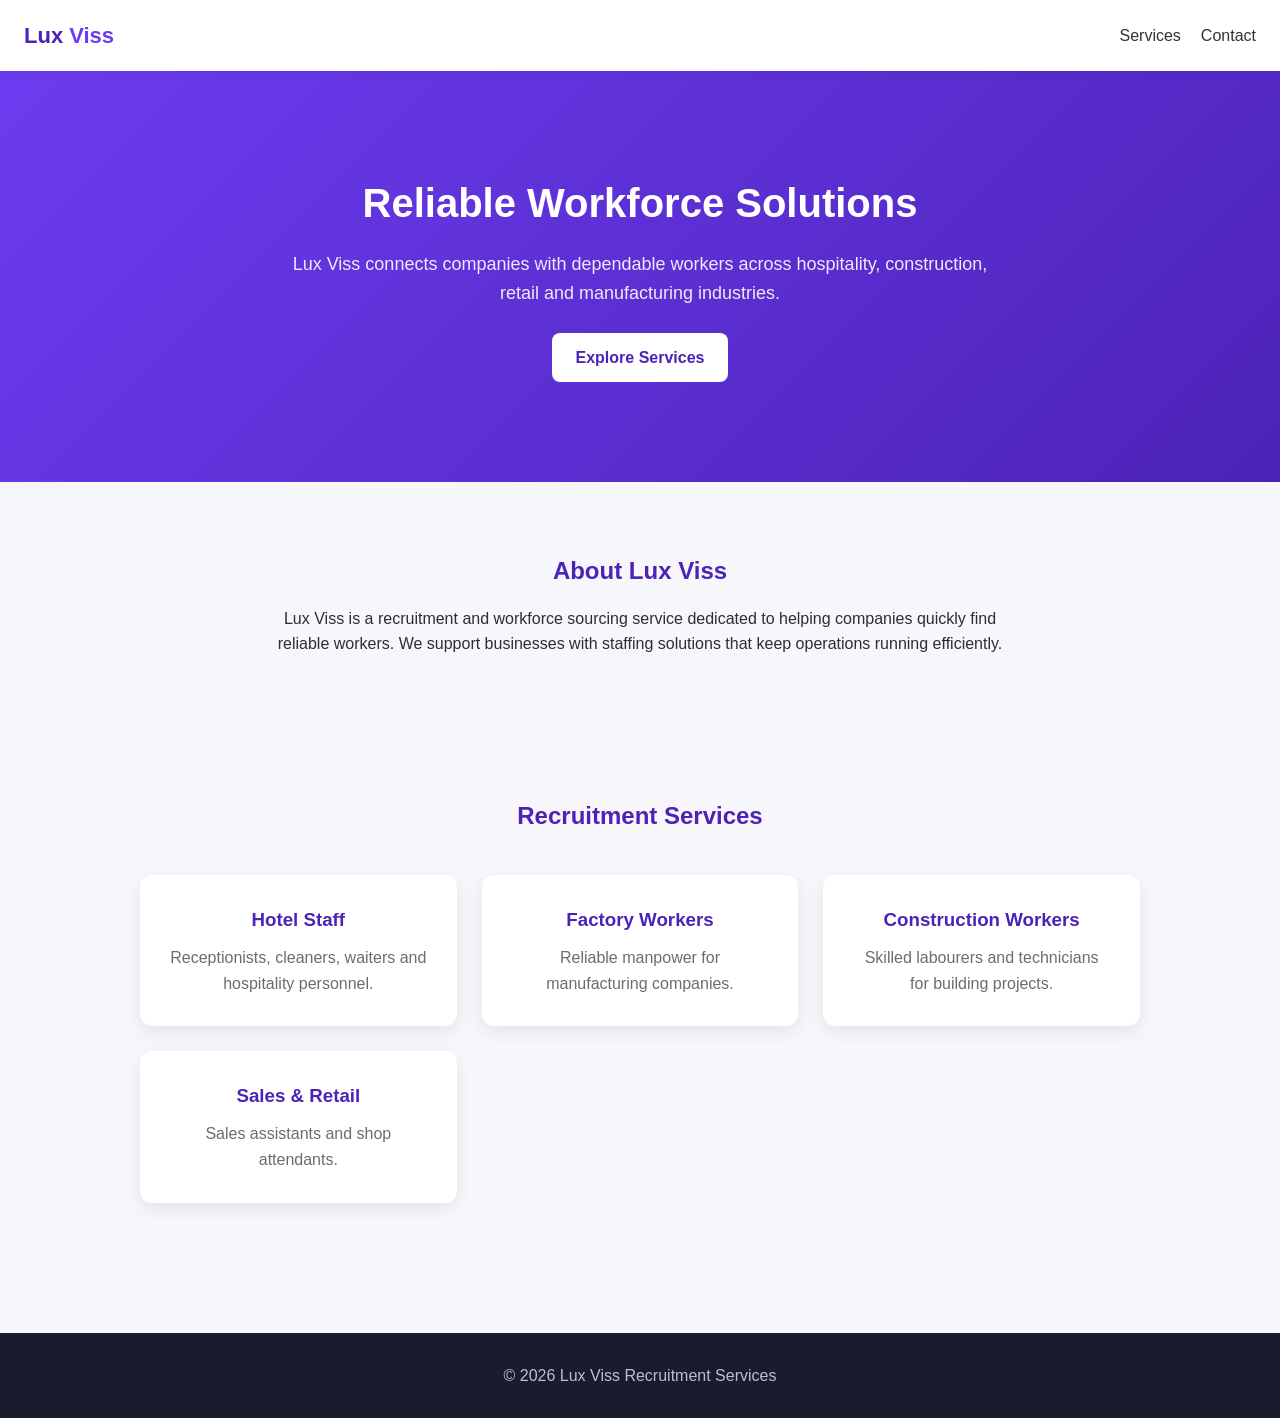
==== index.html @ a2eae5c6 "Initial Lux Viss website" ====
<!DOCTYPE html>
<html lang="en">

<head>
<meta charset="UTF-8">
<meta name="viewport" content="width=device-width, initial-scale=1.0">
<title>Lux Viss Recruitment</title>
<link rel="stylesheet" href="style.css">
</head>

<body>

<!-- NAVBAR -->

<nav class="navbar">

<div class="logo">
Lux <span>Viss</span>
</div>

<ul class="nav-links">
<li><a href="#services">Services</a></li>
<li><a href="contact.html">Contact</a></li>
</ul>

</nav>


<!-- HERO -->

<header class="hero">

<div class="hero-content">

<h1>Reliable Workforce Solutions</h1>

<p>
Lux Viss connects companies with dependable workers across
hospitality, construction, retail and manufacturing industries.
</p>

<a class="cta" href="#services">Explore Services</a>

</div>

</header>


<!-- ABOUT -->

<section class="about">

<h2>About Lux Viss</h2>

<p>
Lux Viss is a recruitment and workforce sourcing service dedicated to
helping companies quickly find reliable workers. We support businesses
with staffing solutions that keep operations running efficiently.
</p>

</section>


<!-- SERVICES -->

<section id="services" class="services">

<h2>Recruitment Services</h2>

<div class="grid">

<div class="card" onclick="goToContact('Hotel Staff')">
<h3>Hotel Staff</h3>
<p>Receptionists, cleaners, waiters and hospitality personnel.</p>
</div>

<div class="card" onclick="goToContact('Factory Workers')">
<h3>Factory Workers</h3>
<p>Reliable manpower for manufacturing companies.</p>
</div>

<div class="card" onclick="goToContact('Construction Workers')">
<h3>Construction Workers</h3>
<p>Skilled labourers and technicians for building projects.</p>
</div>

<div class="card" onclick="goToContact('Sales & Retail')">
<h3>Sales & Retail</h3>
<p>Sales assistants and shop attendants.</p>
</div>

</div>

</section>


<footer>
<p>© 2026 Lux Viss Recruitment Services</p>
</footer>

<script src="script.js"></script>

</body>
</html>
---- style.css ----
*{
margin:0;
padding:0;
box-sizing:border-box;
}

body{
font-family:-apple-system,BlinkMacSystemFont,"Segoe UI",Roboto,sans-serif;
background:#f7f7fb;
color:#2e2e2e;
line-height:1.6;
}

:root{
--primary:#6c3cf0;
--primary-dark:#4c23b7;
--text-muted:#6c6c6c;
}


/* NAVBAR */

.navbar{
display:flex;
justify-content:space-between;
align-items:center;
padding:18px 24px;
background:white;
box-shadow:0 2px 10px rgba(0,0,0,0.05);
position:sticky;
top:0;
z-index:100;
}

.logo{
font-size:22px;
font-weight:700;
color:var(--primary-dark);
}

.logo span{
color:var(--primary);
}

.nav-links{
display:flex;
list-style:none;
gap:20px;
}

.nav-links a{
text-decoration:none;
color:#333;
font-weight:500;
}



/* HERO */

.hero{
background:linear-gradient(135deg,var(--primary),var(--primary-dark));
color:white;
padding:100px 20px;
text-align:center;
}

.hero-content{
max-width:700px;
margin:auto;
}

.hero h1{
font-size:40px;
margin-bottom:15px;
}

.hero p{
opacity:0.9;
margin-bottom:25px;
font-size:18px;
}

.cta{
display:inline-block;
background:white;
color:var(--primary-dark);
padding:12px 24px;
border-radius:8px;
text-decoration:none;
font-weight:600;
}



/* ABOUT */

.about{
max-width:800px;
margin:auto;
padding:70px 20px;
text-align:center;
}

.about h2{
margin-bottom:15px;
color:var(--primary-dark);
}



/* SERVICES */

.services{
padding:70px 20px;
text-align:center;
}

.services h2{
margin-bottom:40px;
color:var(--primary-dark);
}

.grid{
display:grid;
grid-template-columns:repeat(auto-fit,minmax(240px,1fr));
gap:25px;
max-width:1000px;
margin:auto;
}



/* CARD */

.card{
background:white;
padding:30px;
border-radius:12px;
box-shadow:0 6px 18px rgba(0,0,0,0.08);
cursor:pointer;
transition:all .25s ease;
}

.card:hover{
transform:translateY(-6px);
box-shadow:0 14px 30px rgba(0,0,0,0.12);
}

.card h3{
color:var(--primary-dark);
margin-bottom:10px;
}

.card p{
color:var(--text-muted);
}



/* CONTACT PAGE */

.contact-hero{
background:linear-gradient(135deg,var(--primary),var(--primary-dark));
color:white;
text-align:center;
padding:80px 20px;
}

.contact{
padding:60px 20px;
display:flex;
justify-content:center;
}

.contact-box{
background:white;
padding:40px;
border-radius:12px;
box-shadow:0 10px 25px rgba(0,0,0,0.08);
max-width:400px;
width:100%;
}

.contact-box h2{
margin-bottom:20px;
color:var(--primary-dark);
}

.contact-box p{
margin-bottom:15px;
}



/* FOOTER */

footer{
background:#1b1b2e;
color:#bdbdd7;
text-align:center;
padding:30px 20px;
margin-top:60px;
}



/* MOBILE */

@media(max-width:768px){

.hero h1{
font-size:30px;
}

.hero p{
font-size:16px;
}

.nav-links{
gap:15px;
}

}
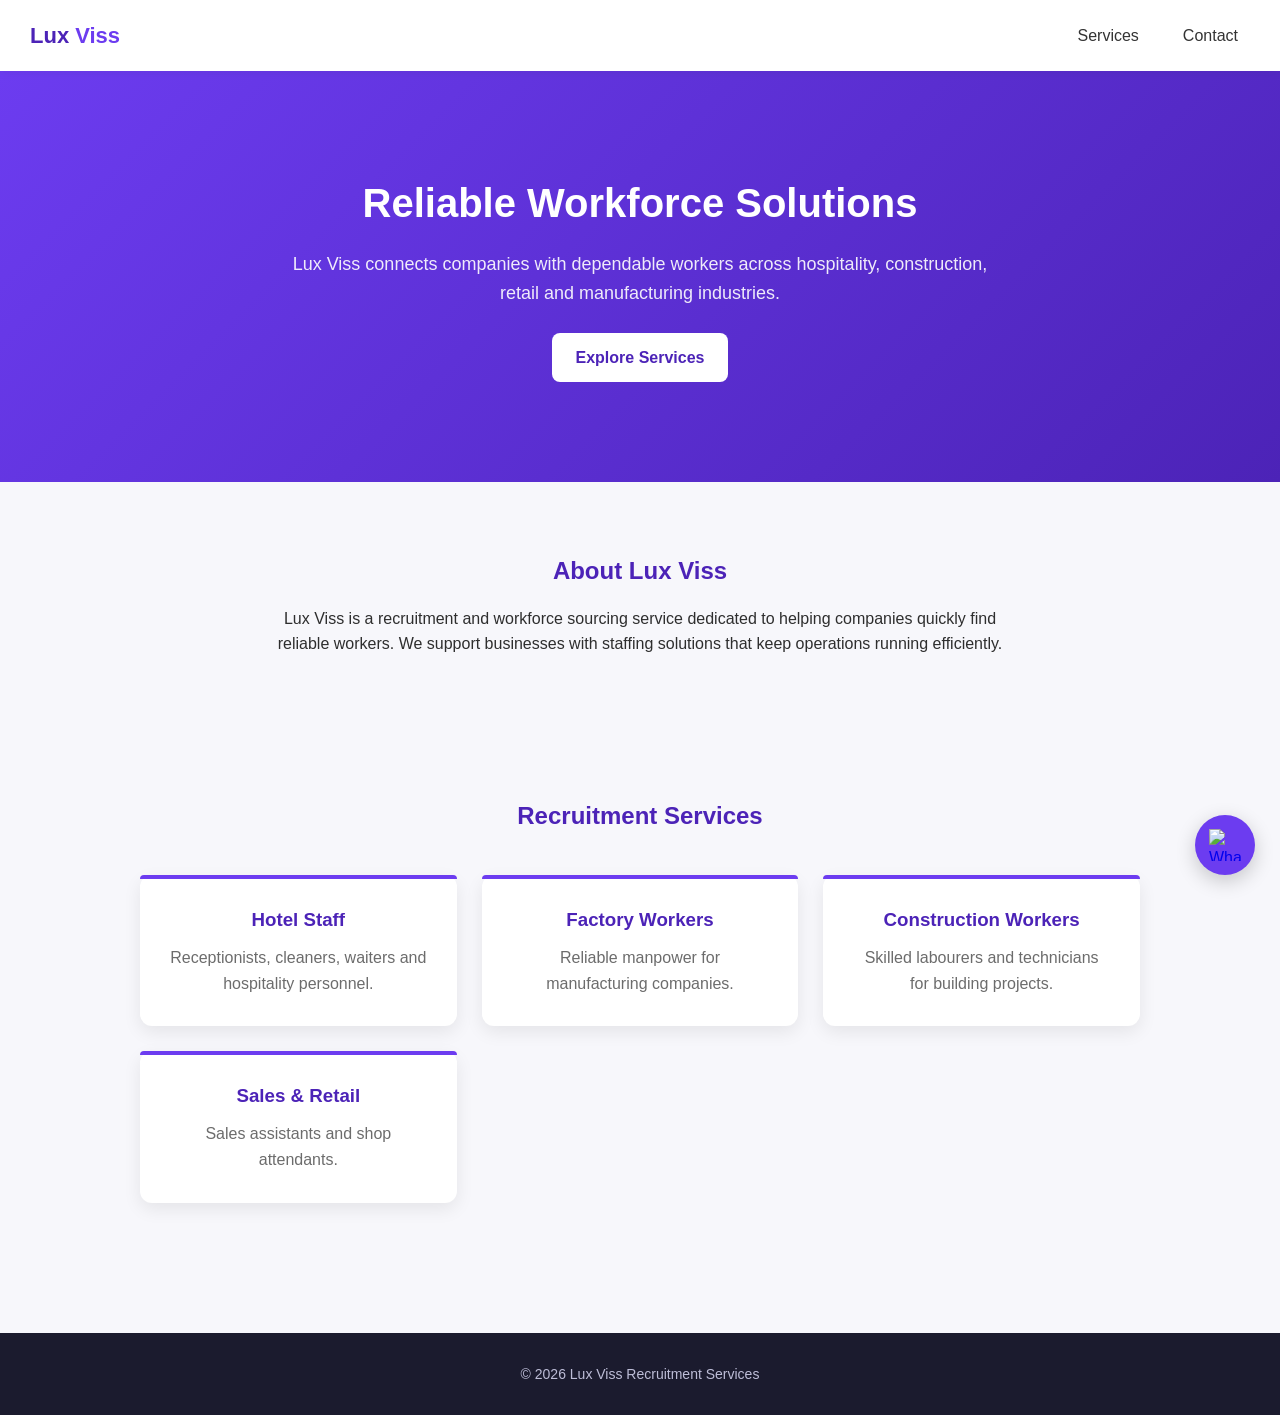
==== commit e552fc31: "update codes" ====
--- a/index.html
+++ b/index.html
@@ -7,6 +7,10 @@
 <title>Lux Viss Recruitment</title>
 <link rel="stylesheet" href="style.css">
 </head>
+<!-- WhatsApp Contact Button -->
+<a href="https://wa.me/233XXXXXXXXX" target="_blank" class="whatsapp-btn">
+  <img src="https://upload.wikimedia.org/wikipedia/commons/6/6b/WhatsApp.svg" alt="WhatsApp" />
+</a>
 
 <body>
 
@@ -47,51 +51,43 @@
 
 
 <!-- ABOUT -->
+<section class="about fade-in">
+  <h2>About Lux Viss</h2>
+  <p>
+    Lux Viss is a recruitment and workforce sourcing service dedicated to
+    helping companies quickly find reliable workers. We support businesses
+    with staffing solutions that keep operations running efficiently.
+  </p>
+</section>
 
-<section class="about">
+<!-- SERVICES -->
+<section id="services" class="services fade-in">
+  <h2>Recruitment Services</h2>
 
-<h2>About Lux Viss</h2>
+  <div class="grid">
+    <div class="card fade-in" onclick="goToContact('Hotel Staff')">
+      <h3>Hotel Staff</h3>
+      <p>Receptionists, cleaners, waiters and hospitality personnel.</p>
+    </div>
 
-<p>
-Lux Viss is a recruitment and workforce sourcing service dedicated to
-helping companies quickly find reliable workers. We support businesses
-with staffing solutions that keep operations running efficiently.
-</p>
+    <div class="card fade-in" onclick="goToContact('Factory Workers')">
+      <h3>Factory Workers</h3>
+      <p>Reliable manpower for manufacturing companies.</p>
+    </div>
 
+    <div class="card fade-in" onclick="goToContact('Construction Workers')">
+      <h3>Construction Workers</h3>
+      <p>Skilled labourers and technicians for building projects.</p>
+    </div>
+
+    <div class="card fade-in" onclick="goToContact('Sales & Retail')">
+      <h3>Sales & Retail</h3>
+      <p>Sales assistants and shop attendants.</p>
+    </div>
+  </div>
 </section>
 
 
-<!-- SERVICES -->
-
-<section id="services" class="services">
-
-<h2>Recruitment Services</h2>
-
-<div class="grid">
-
-<div class="card" onclick="goToContact('Hotel Staff')">
-<h3>Hotel Staff</h3>
-<p>Receptionists, cleaners, waiters and hospitality personnel.</p>
-</div>
-
-<div class="card" onclick="goToContact('Factory Workers')">
-<h3>Factory Workers</h3>
-<p>Reliable manpower for manufacturing companies.</p>
-</div>
-
-<div class="card" onclick="goToContact('Construction Workers')">
-<h3>Construction Workers</h3>
-<p>Skilled labourers and technicians for building projects.</p>
-</div>
-
-<div class="card" onclick="goToContact('Sales & Retail')">
-<h3>Sales & Retail</h3>
-<p>Sales assistants and shop attendants.</p>
-</div>
-
-</div>
-
-</section>
 
 
 <footer>
--- a/style.css
+++ b/style.css
@@ -1,224 +1,288 @@
-*{
-margin:0;
-padding:0;
-box-sizing:border-box;
-}
-
-body{
-font-family:-apple-system,BlinkMacSystemFont,"Segoe UI",Roboto,sans-serif;
-background:#f7f7fb;
-color:#2e2e2e;
-line-height:1.6;
-}
-
-:root{
---primary:#6c3cf0;
---primary-dark:#4c23b7;
---text-muted:#6c6c6c;
-}
-
+/* RESET */
+* {
+  margin: 0;
+  padding: 0;
+  box-sizing: border-box;
+}
+
+body {
+  font-family: -apple-system, BlinkMacSystemFont, "Segoe UI", Roboto, sans-serif;
+  background: #f7f7fb;
+  color: #2e2e2e;
+  line-height: 1.6;
+}
+
+/* BRAND COLORS */
+:root {
+  --primary: #6c3cf0;
+  --primary-dark: #4c23b7;
+  --text-muted: #6c6c6c;
+  --cta-hover: #4c23b7;
+}
 
 /* NAVBAR */
-
-.navbar{
-display:flex;
-justify-content:space-between;
-align-items:center;
-padding:18px 24px;
-background:white;
-box-shadow:0 2px 10px rgba(0,0,0,0.05);
-position:sticky;
-top:0;
-z-index:100;
-}
-
-.logo{
-font-size:22px;
-font-weight:700;
-color:var(--primary-dark);
-}
-
-.logo span{
-color:var(--primary);
-}
-
-.nav-links{
-display:flex;
-list-style:none;
-gap:20px;
-}
-
-.nav-links a{
-text-decoration:none;
-color:#333;
-font-weight:500;
-}
-
-
+.navbar {
+  display: flex;
+  justify-content: space-between;
+  align-items: center;
+  padding: 18px 30px;
+  background: white;
+  box-shadow: 0 2px 10px rgba(0, 0, 0, 0.05);
+  position: sticky;
+  top: 0;
+  z-index: 100;
+  transition: all 0.3s ease;
+}
+
+.navbar.scrolled {
+  box-shadow: 0 6px 14px rgba(0, 0, 0, 0.12);
+}
+
+.logo {
+  font-size: 22px;
+  font-weight: 700;
+  color: var(--primary-dark);
+}
+
+.logo span {
+  color: var(--primary);
+}
+
+.nav-links {
+  display: flex;
+  list-style: none;
+  gap: 20px;
+}
+
+.nav-links a {
+  text-decoration: none;
+  color: #333;
+  font-weight: 500;
+  padding: 6px 12px;
+  border-radius: 6px;
+  transition: all 0.2s ease;
+}
+
+.nav-links a:hover {
+  background: rgba(108, 60, 240, 0.1);
+  color: var(--primary-dark);
+}
 
 /* HERO */
-
-.hero{
-background:linear-gradient(135deg,var(--primary),var(--primary-dark));
-color:white;
-padding:100px 20px;
-text-align:center;
-}
-
-.hero-content{
-max-width:700px;
-margin:auto;
-}
-
-.hero h1{
-font-size:40px;
-margin-bottom:15px;
-}
-
-.hero p{
-opacity:0.9;
-margin-bottom:25px;
-font-size:18px;
-}
-
-.cta{
-display:inline-block;
-background:white;
-color:var(--primary-dark);
-padding:12px 24px;
-border-radius:8px;
-text-decoration:none;
-font-weight:600;
-}
-
-
+.hero {
+  background: linear-gradient(135deg, var(--primary), var(--primary-dark));
+  color: white;
+  padding: 100px 20px;
+  text-align: center;
+}
+
+.hero-content {
+  max-width: 700px;
+  margin: auto;
+}
+
+.hero h1 {
+  font-size: 40px;
+  margin-bottom: 15px;
+}
+
+.hero p {
+  opacity: 0.9;
+  margin-bottom: 25px;
+  font-size: 18px;
+}
+
+.cta {
+  display: inline-block;
+  background: white;
+  color: var(--primary-dark);
+  padding: 12px 24px;
+  border-radius: 8px;
+  text-decoration: none;
+  font-weight: 600;
+  transition: all 0.3s ease;
+}
+
+.cta:hover {
+  background: var(--cta-hover);
+  color: white;
+  transform: translateY(-2px);
+}
 
 /* ABOUT */
-
-.about{
-max-width:800px;
-margin:auto;
-padding:70px 20px;
-text-align:center;
-}
-
-.about h2{
-margin-bottom:15px;
-color:var(--primary-dark);
-}
-
-
+.about {
+  max-width: 800px;
+  margin: auto;
+  padding: 70px 20px;
+  text-align: center;
+}
+
+.about h2 {
+  margin-bottom: 15px;
+  color: var(--primary-dark);
+}
 
 /* SERVICES */
-
-.services{
-padding:70px 20px;
-text-align:center;
-}
-
-.services h2{
-margin-bottom:40px;
-color:var(--primary-dark);
-}
-
-.grid{
-display:grid;
-grid-template-columns:repeat(auto-fit,minmax(240px,1fr));
-gap:25px;
-max-width:1000px;
-margin:auto;
-}
-
-
+.services {
+  padding: 70px 20px;
+  text-align: center;
+}
+
+.services h2 {
+  margin-bottom: 40px;
+  color: var(--primary-dark);
+}
+
+.grid {
+  display: grid;
+  grid-template-columns: repeat(auto-fit, minmax(240px, 1fr));
+  gap: 25px;
+  max-width: 1000px;
+  margin: auto;
+}
 
 /* CARD */
-
-.card{
-background:white;
-padding:30px;
-border-radius:12px;
-box-shadow:0 6px 18px rgba(0,0,0,0.08);
-cursor:pointer;
-transition:all .25s ease;
-}
-
-.card:hover{
-transform:translateY(-6px);
-box-shadow:0 14px 30px rgba(0,0,0,0.12);
-}
-
-.card h3{
-color:var(--primary-dark);
-margin-bottom:10px;
-}
-
-.card p{
-color:var(--text-muted);
-}
-
-
+.card {
+  background: white;
+  padding: 30px;
+  border-radius: 12px;
+  box-shadow: 0 6px 18px rgba(0, 0, 0, 0.08);
+  cursor: pointer;
+  transition: all 0.25s ease;
+  position: relative;
+}
+
+.card::before {
+  content: "";
+  position: absolute;
+  top: 0;
+  left: 0;
+  width: 100%;
+  height: 4px;
+  background: var(--primary);
+  border-radius: 12px 12px 0 0;
+}
+
+.card:hover {
+  transform: translateY(-6px);
+  box-shadow: 0 14px 30px rgba(0, 0, 0, 0.12);
+}
+
+.card h3 {
+  color: var(--primary-dark);
+  margin-bottom: 10px;
+}
+
+.card p {
+  color: var(--text-muted);
+}
 
 /* CONTACT PAGE */
-
-.contact-hero{
-background:linear-gradient(135deg,var(--primary),var(--primary-dark));
-color:white;
-text-align:center;
-padding:80px 20px;
-}
-
-.contact{
-padding:60px 20px;
-display:flex;
-justify-content:center;
-}
-
-.contact-box{
-background:white;
-padding:40px;
-border-radius:12px;
-box-shadow:0 10px 25px rgba(0,0,0,0.08);
-max-width:400px;
-width:100%;
-}
-
-.contact-box h2{
-margin-bottom:20px;
-color:var(--primary-dark);
-}
-
-.contact-box p{
-margin-bottom:15px;
-}
-
-
+.contact-hero {
+  background: linear-gradient(135deg, var(--primary), var(--primary-dark));
+  color: white;
+  text-align: center;
+  padding: 80px 20px;
+}
+
+.contact {
+  padding: 60px 20px;
+  display: flex;
+  justify-content: center;
+}
+
+.contact-box {
+  background: white;
+  padding: 40px;
+  border-radius: 12px;
+  box-shadow: 0 10px 25px rgba(0, 0, 0, 0.08);
+  max-width: 400px;
+  width: 100%;
+}
+
+.contact-box h2 {
+  margin-bottom: 20px;
+  color: var(--primary-dark);
+}
+
+.contact-box p {
+  margin-bottom: 15px;
+}
 
 /* FOOTER */
-
-footer{
-background:#1b1b2e;
-color:#bdbdd7;
-text-align:center;
-padding:30px 20px;
-margin-top:60px;
-}
-
-
-
-/* MOBILE */
-
-@media(max-width:768px){
-
-.hero h1{
-font-size:30px;
-}
-
-.hero p{
-font-size:16px;
-}
-
-.nav-links{
-gap:15px;
-}
-
+footer {
+  background: #1b1b2e;
+  color: #bdbdd7;
+  text-align: center;
+  padding: 30px 20px;
+  margin-top: 60px;
+  font-size: 14px;
+}
+
+/* MOBILE RESPONSIVE */
+@media (max-width: 768px) {
+
+  .hero h1 {
+    font-size: 30px;
+  }
+
+  .hero p {
+    font-size: 16px;
+  }
+
+  .nav-links {
+    gap: 15px;
+  }
+
+  .hero {
+    padding: 60px 15px;
+  }
+
+  .contact-box {
+    padding: 30px;
+  }
+}
+
+
+
+/* WhatsApp Floating Button */
+.whatsapp-btn {
+  position: fixed;
+  bottom: 25px;
+  right: 25px;
+  width: 60px;
+  height: 60px;
+  border-radius: 50%;
+  background: var(--primary);
+  display: flex;
+  justify-content: center;
+  align-items: center;
+  box-shadow: 0 6px 20px rgba(0,0,0,0.2);
+  z-index: 1000;
+  transition: all 0.3s ease;
+}
+
+.whatsapp-btn img {
+  width: 32px;
+  height: 32px;
+}
+
+.whatsapp-btn:hover {
+  transform: translateY(-4px);
+  box-shadow: 0 10px 25px rgba(0,0,0,0.25);
+}
+
+
+
+
+/* Fade-in Animations */
+.fade-in {
+  opacity: 0;
+  transform: translateY(20px);
+  transition: opacity 0.8s ease, transform 0.8s ease;
+}
+
+.fade-in.visible {
+  opacity: 1;
+  transform: translateY(0);
 }
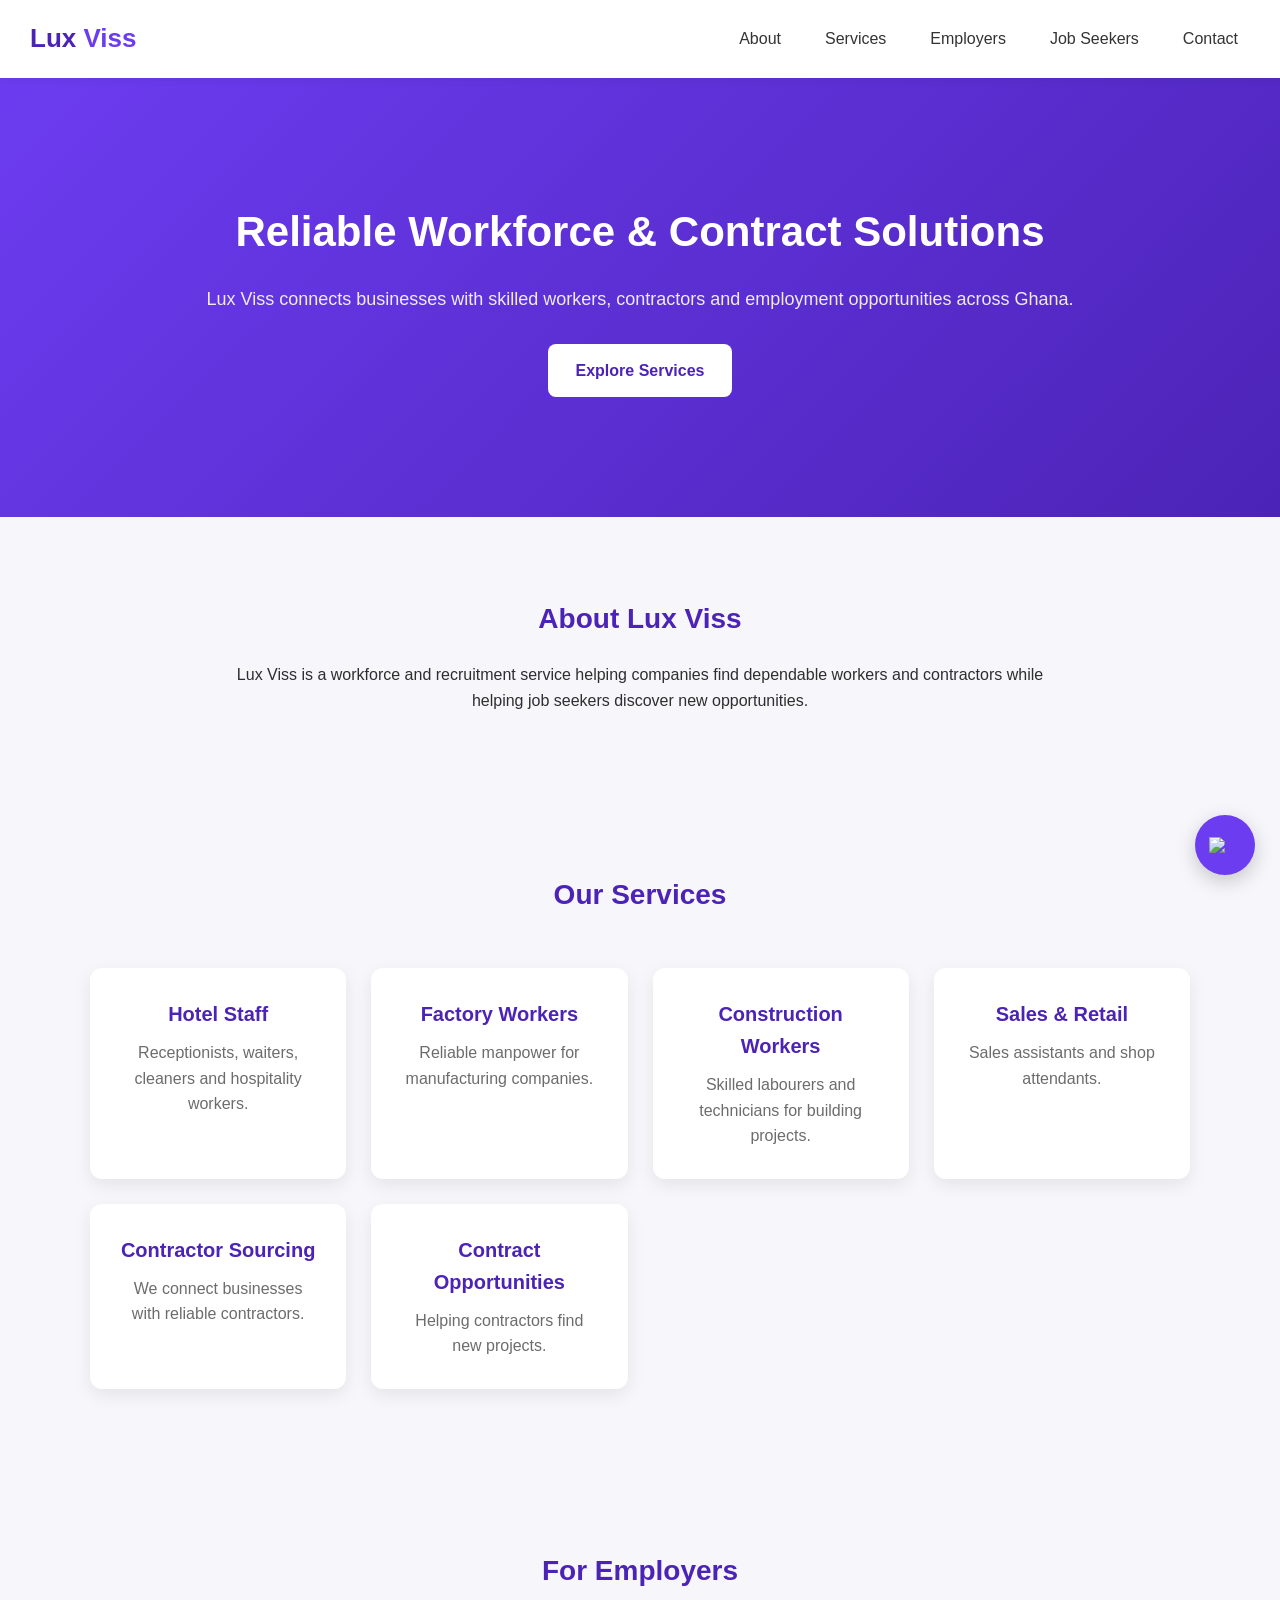
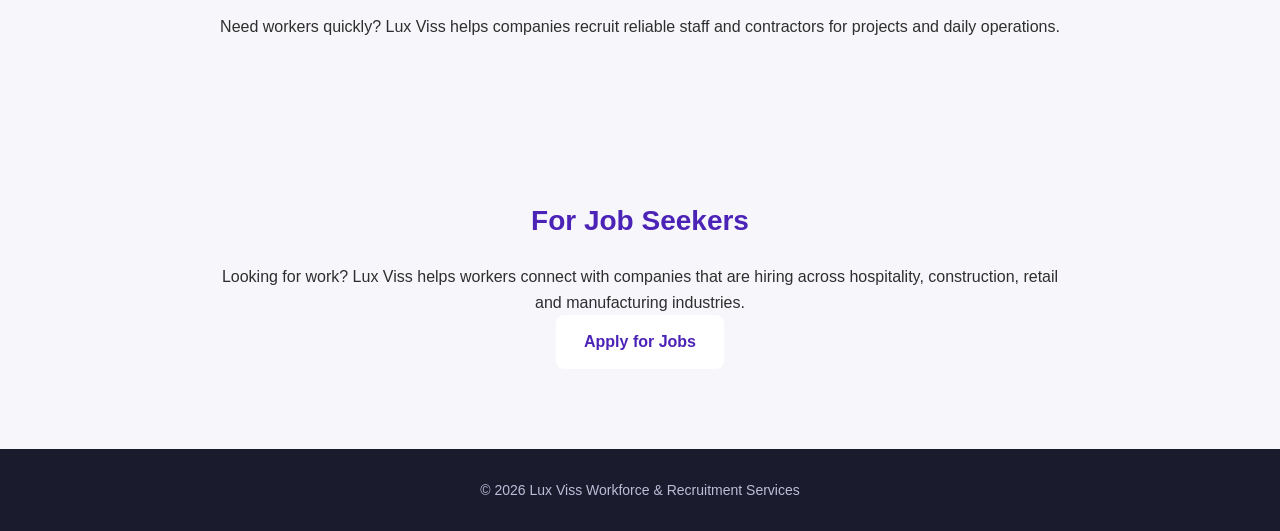
==== commit 0f7820f6: "update codes" ====
--- a/index.html
+++ b/index.html
@@ -4,15 +4,16 @@
 <head>
 <meta charset="UTF-8">
 <meta name="viewport" content="width=device-width, initial-scale=1.0">
-<title>Lux Viss Recruitment</title>
+<title>Lux Viss Workforce Solutions</title>
 <link rel="stylesheet" href="style.css">
 </head>
-<!-- WhatsApp Contact Button -->
-<a href="https://wa.me/233XXXXXXXXX" target="_blank" class="whatsapp-btn">
-  <img src="https://upload.wikimedia.org/wikipedia/commons/6/6b/WhatsApp.svg" alt="WhatsApp" />
-</a>
 
 <body>
+
+<!-- WhatsApp Button -->
+<a href="https://wa.me/233XXXXXXXXX" target="_blank" class="whatsapp-btn">
+<img src="https://upload.wikimedia.org/wikipedia/commons/6/6b/WhatsApp.svg">
+</a>
 
 <!-- NAVBAR -->
 
@@ -22,8 +23,13 @@
 Lux <span>Viss</span>
 </div>
 
-<ul class="nav-links">
+<div class="hamburger" id="hamburger">☰</div>
+
+<ul class="nav-links" id="navLinks">
+<li><a href="#about">About</a></li>
 <li><a href="#services">Services</a></li>
+<li><a href="#employers">Employers</a></li>
+<li><a href="#jobseekers">Job Seekers</a></li>
 <li><a href="contact.html">Contact</a></li>
 </ul>
 
@@ -36,11 +42,11 @@
 
 <div class="hero-content">
 
-<h1>Reliable Workforce Solutions</h1>
+<h1>Reliable Workforce & Contract Solutions</h1>
 
 <p>
-Lux Viss connects companies with dependable workers across
-hospitality, construction, retail and manufacturing industries.
+Lux Viss connects businesses with skilled workers,
+contractors and employment opportunities across Ghana.
 </p>
 
 <a class="cta" href="#services">Explore Services</a>
@@ -51,47 +57,98 @@
 
 
 <!-- ABOUT -->
-<section class="about fade-in">
-  <h2>About Lux Viss</h2>
-  <p>
-    Lux Viss is a recruitment and workforce sourcing service dedicated to
-    helping companies quickly find reliable workers. We support businesses
-    with staffing solutions that keep operations running efficiently.
-  </p>
-</section>
 
-<!-- SERVICES -->
-<section id="services" class="services fade-in">
-  <h2>Recruitment Services</h2>
+<section id="about" class="about fade-in">
 
-  <div class="grid">
-    <div class="card fade-in" onclick="goToContact('Hotel Staff')">
-      <h3>Hotel Staff</h3>
-      <p>Receptionists, cleaners, waiters and hospitality personnel.</p>
-    </div>
+<h2>About Lux Viss</h2>
 
-    <div class="card fade-in" onclick="goToContact('Factory Workers')">
-      <h3>Factory Workers</h3>
-      <p>Reliable manpower for manufacturing companies.</p>
-    </div>
+<p>
+Lux Viss is a workforce and recruitment service helping companies
+find dependable workers and contractors while helping job seekers
+discover new opportunities.
+</p>
 
-    <div class="card fade-in" onclick="goToContact('Construction Workers')">
-      <h3>Construction Workers</h3>
-      <p>Skilled labourers and technicians for building projects.</p>
-    </div>
-
-    <div class="card fade-in" onclick="goToContact('Sales & Retail')">
-      <h3>Sales & Retail</h3>
-      <p>Sales assistants and shop attendants.</p>
-    </div>
-  </div>
 </section>
 
 
+<!-- SERVICES -->
+
+<section id="services" class="services fade-in">
+
+<h2>Our Services</h2>
+
+<div class="grid">
+
+<div class="card fade-in" onclick="goToContact('Hotel Staff')">
+<h3>Hotel Staff</h3>
+<p>Receptionists, waiters, cleaners and hospitality workers.</p>
+</div>
+
+<div class="card fade-in" onclick="goToContact('Factory Workers')">
+<h3>Factory Workers</h3>
+<p>Reliable manpower for manufacturing companies.</p>
+</div>
+
+<div class="card fade-in" onclick="goToContact('Construction Workers')">
+<h3>Construction Workers</h3>
+<p>Skilled labourers and technicians for building projects.</p>
+</div>
+
+<div class="card fade-in" onclick="goToContact('Sales & Retail')">
+<h3>Sales & Retail</h3>
+<p>Sales assistants and shop attendants.</p>
+</div>
+
+<div class="card fade-in" onclick="goToContact('Contractor Sourcing')">
+<h3>Contractor Sourcing</h3>
+<p>We connect businesses with reliable contractors.</p>
+</div>
+
+<div class="card fade-in" onclick="goToContact('Contract Opportunities')">
+<h3>Contract Opportunities</h3>
+<p>Helping contractors find new projects.</p>
+</div>
+
+</div>
+
+</section>
+
+
+<!-- EMPLOYERS -->
+
+<section id="employers" class="about fade-in">
+
+<h2>For Employers</h2>
+
+<p>
+Need workers quickly? Lux Viss helps companies recruit reliable
+staff and contractors for projects and daily operations.
+</p>
+
+</section>
+
+
+<!-- JOB SEEKERS -->
+
+<section id="jobseekers" class="about fade-in">
+
+<h2>For Job Seekers</h2>
+
+<p>
+Looking for work? Lux Viss helps workers connect with companies
+that are hiring across hospitality, construction, retail
+and manufacturing industries.
+</p>
+
+<a class="cta" href="contact.html">Apply for Jobs</a>
+
+</section>
 
 
 <footer>
-<p>© 2026 Lux Viss Recruitment Services</p>
+
+<p>© 2026 Lux Viss Workforce & Recruitment Services</p>
+
 </footer>
 
 <script src="script.js"></script>
--- a/style.css
+++ b/style.css
@@ -1,288 +1,317 @@
 /* RESET */
-* {
-  margin: 0;
-  padding: 0;
-  box-sizing: border-box;
-}
-
-body {
-  font-family: -apple-system, BlinkMacSystemFont, "Segoe UI", Roboto, sans-serif;
-  background: #f7f7fb;
-  color: #2e2e2e;
-  line-height: 1.6;
-}
-
-/* BRAND COLORS */
-:root {
-  --primary: #6c3cf0;
-  --primary-dark: #4c23b7;
-  --text-muted: #6c6c6c;
-  --cta-hover: #4c23b7;
+*{
+  margin:0;
+  padding:0;
+  box-sizing:border-box;
+}
+
+body{
+  font-family: 'Inter', -apple-system, BlinkMacSystemFont, "Segoe UI", Roboto, sans-serif;
+  background:#f7f7fb;
+  color:#2e2e2e;
+  line-height:1.6;
+}
+
+/* GOOGLE FONT IMPORT */
+@import url('https://fonts.googleapis.com/css2?family=Inter:wght@400;600;700&display=swap');
+
+/* COLORS */
+:root{
+  --primary:#6c3cf0;        /* Purple main */
+  --primary-dark:#4c23b7;   /* Dark purple */
+  --secondary:#f5f5f7;      /* Light background for dashboard */
+  --text-muted:#6c6c6c;
+  --cta-hover:#4c23b7;
+  --dashboard-bg:#ffffff;    /* Dashboard cards background */
 }
 
 /* NAVBAR */
-.navbar {
-  display: flex;
-  justify-content: space-between;
-  align-items: center;
-  padding: 18px 30px;
-  background: white;
-  box-shadow: 0 2px 10px rgba(0, 0, 0, 0.05);
-  position: sticky;
-  top: 0;
-  z-index: 100;
-  transition: all 0.3s ease;
-}
-
-.navbar.scrolled {
-  box-shadow: 0 6px 14px rgba(0, 0, 0, 0.12);
-}
-
-.logo {
-  font-size: 22px;
-  font-weight: 700;
+.navbar{
+  display:flex;
+  justify-content:space-between;
+  align-items:center;
+  padding:18px 30px;
+  background:white;
+  box-shadow:0 2px 10px rgba(0,0,0,0.05);
+  position:sticky;
+  top:0;
+  z-index:100;
+}
+
+.logo{
+  font-family: 'Inter', sans-serif;
+  font-size:26px;
+  font-weight:700;
+  color:var(--primary-dark);
+}
+
+.logo span{
+  color:var(--primary);
+}
+
+.nav-links{
+  display:flex;
+  list-style:none;
+  gap:20px;
+}
+
+.nav-links a{
+  text-decoration:none;
+  color:#333;
+  font-weight:500;
+  padding:6px 12px;
+  border-radius:6px;
+  transition:all 0.2s ease;
+}
+
+.nav-links a:hover{
+  background: rgba(108,60,240,0.1);
   color: var(--primary-dark);
 }
 
-.logo span {
-  color: var(--primary);
-}
-
-.nav-links {
-  display: flex;
-  list-style: none;
-  gap: 20px;
-}
-
-.nav-links a {
-  text-decoration: none;
-  color: #333;
-  font-weight: 500;
-  padding: 6px 12px;
-  border-radius: 6px;
-  transition: all 0.2s ease;
-}
-
-.nav-links a:hover {
-  background: rgba(108, 60, 240, 0.1);
-  color: var(--primary-dark);
+/* HAMBURGER */
+.hamburger{
+  display:none;
+  font-size:28px;
+  cursor:pointer;
 }
 
 /* HERO */
-.hero {
-  background: linear-gradient(135deg, var(--primary), var(--primary-dark));
-  color: white;
-  padding: 100px 20px;
-  text-align: center;
-}
-
-.hero-content {
-  max-width: 700px;
-  margin: auto;
-}
-
-.hero h1 {
-  font-size: 40px;
-  margin-bottom: 15px;
-}
-
-.hero p {
-  opacity: 0.9;
-  margin-bottom: 25px;
-  font-size: 18px;
-}
-
-.cta {
-  display: inline-block;
-  background: white;
-  color: var(--primary-dark);
-  padding: 12px 24px;
-  border-radius: 8px;
-  text-decoration: none;
-  font-weight: 600;
-  transition: all 0.3s ease;
-}
-
-.cta:hover {
-  background: var(--cta-hover);
-  color: white;
+.hero{
+  background:linear-gradient(135deg,var(--primary),var(--primary-dark));
+  color:white;
+  padding:120px 20px;
+  text-align:center;
+}
+
+.hero h1{
+  font-size:42px;
+  margin-bottom:20px;
+  font-weight:700;
+}
+
+.hero p{
+  margin-bottom:30px;
+  font-size:18px;
+  opacity:0.9;
+}
+
+.cta{
+  display:inline-block;
+  background:white;
+  color:var(--primary-dark);
+  padding:14px 28px;
+  border-radius:8px;
+  text-decoration:none;
+  font-weight:600;
+  transition:all 0.3s ease;
+}
+
+.cta:hover{
+  background:var(--cta-hover);
+  color:white;
   transform: translateY(-2px);
 }
 
 /* ABOUT */
-.about {
-  max-width: 800px;
-  margin: auto;
-  padding: 70px 20px;
-  text-align: center;
-}
-
-.about h2 {
-  margin-bottom: 15px;
-  color: var(--primary-dark);
+.about{
+  max-width:900px;
+  margin:auto;
+  padding:80px 20px;
+  text-align:center;
+}
+
+.about h2{
+  margin-bottom:20px;
+  color:var(--primary-dark);
+  font-size:28px;
 }
 
 /* SERVICES */
-.services {
-  padding: 70px 20px;
-  text-align: center;
-}
-
-.services h2 {
-  margin-bottom: 40px;
-  color: var(--primary-dark);
-}
-
-.grid {
-  display: grid;
-  grid-template-columns: repeat(auto-fit, minmax(240px, 1fr));
-  gap: 25px;
-  max-width: 1000px;
-  margin: auto;
+.services{
+  padding:80px 20px;
+  text-align:center;
+}
+
+.services h2{
+  margin-bottom:50px;
+  color:var(--primary-dark);
+  font-size:28px;
+}
+
+.grid{
+  display:grid;
+  grid-template-columns:repeat(auto-fit,minmax(250px,1fr));
+  gap:25px;
+  max-width:1100px;
+  margin:auto;
 }
 
 /* CARD */
-.card {
-  background: white;
-  padding: 30px;
-  border-radius: 12px;
-  box-shadow: 0 6px 18px rgba(0, 0, 0, 0.08);
-  cursor: pointer;
-  transition: all 0.25s ease;
-  position: relative;
-}
-
-.card::before {
-  content: "";
-  position: absolute;
-  top: 0;
-  left: 0;
-  width: 100%;
-  height: 4px;
-  background: var(--primary);
-  border-radius: 12px 12px 0 0;
-}
-
-.card:hover {
-  transform: translateY(-6px);
-  box-shadow: 0 14px 30px rgba(0, 0, 0, 0.12);
-}
-
-.card h3 {
-  color: var(--primary-dark);
-  margin-bottom: 10px;
-}
-
-.card p {
-  color: var(--text-muted);
-}
-
-/* CONTACT PAGE */
-.contact-hero {
-  background: linear-gradient(135deg, var(--primary), var(--primary-dark));
-  color: white;
-  text-align: center;
-  padding: 80px 20px;
-}
-
-.contact {
-  padding: 60px 20px;
-  display: flex;
-  justify-content: center;
-}
-
-.contact-box {
-  background: white;
-  padding: 40px;
-  border-radius: 12px;
-  box-shadow: 0 10px 25px rgba(0, 0, 0, 0.08);
-  max-width: 400px;
-  width: 100%;
-}
-
-.contact-box h2 {
-  margin-bottom: 20px;
-  color: var(--primary-dark);
-}
-
-.contact-box p {
-  margin-bottom: 15px;
+.card{
+  background:var(--dashboard-bg);
+  padding:30px;
+  border-radius:12px;
+  box-shadow:0 6px 18px rgba(0,0,0,0.08);
+  cursor:pointer;
+  transition:all 0.25s ease;
+  position:relative;
+}
+
+.card:hover{
+  transform:translateY(-6px);
+  box-shadow:0 14px 30px rgba(0,0,0,0.12);
+}
+
+.card h3{
+  color:var(--primary-dark);
+  margin-bottom:10px;
+  font-size:20px;
+}
+
+.card p{
+  color:var(--text-muted);
+  font-size:16px;
+}
+
+/* CONTACT HERO */
+.contact-hero{
+  background:linear-gradient(135deg,var(--primary),var(--primary-dark));
+  color:white;
+  text-align:center;
+  padding:100px 20px;
+}
+
+.contact-hero h1{
+  font-size:36px;
+  margin-bottom:15px;
+}
+
+.contact-hero p{
+  font-size:18px;
+  opacity:0.9;
+}
+
+/* CONTACT BOX */
+.contact{
+  display:flex;
+  justify-content:center;
+  padding:60px 20px;
+}
+
+.contact-box{
+  background:var(--dashboard-bg);
+  padding:40px;
+  border-radius:12px;
+  box-shadow:0 10px 25px rgba(0,0,0,0.08);
+  max-width:500px;
+  width:100%;
+}
+
+.contact-box h2{
+  margin-bottom:20px;
+  color:var(--primary-dark);
+}
+
+.contact-box p{
+  margin-bottom:15px;
+  font-size:16px;
 }
 
 /* FOOTER */
-footer {
-  background: #1b1b2e;
-  color: #bdbdd7;
-  text-align: center;
-  padding: 30px 20px;
-  margin-top: 60px;
-  font-size: 14px;
-}
-
-/* MOBILE RESPONSIVE */
-@media (max-width: 768px) {
-
-  .hero h1 {
-    font-size: 30px;
-  }
-
-  .hero p {
-    font-size: 16px;
-  }
-
-  .nav-links {
-    gap: 15px;
-  }
-
-  .hero {
-    padding: 60px 15px;
-  }
-
-  .contact-box {
-    padding: 30px;
-  }
-}
-
-
-
-/* WhatsApp Floating Button */
-.whatsapp-btn {
-  position: fixed;
-  bottom: 25px;
-  right: 25px;
-  width: 60px;
-  height: 60px;
-  border-radius: 50%;
-  background: var(--primary);
-  display: flex;
-  justify-content: center;
-  align-items: center;
-  box-shadow: 0 6px 20px rgba(0,0,0,0.2);
-  z-index: 1000;
-  transition: all 0.3s ease;
-}
-
-.whatsapp-btn img {
-  width: 32px;
-  height: 32px;
-}
-
-.whatsapp-btn:hover {
-  transform: translateY(-4px);
-  box-shadow: 0 10px 25px rgba(0,0,0,0.25);
-}
-
-
-
-
-/* Fade-in Animations */
-.fade-in {
-  opacity: 0;
-  transform: translateY(20px);
-  transition: opacity 0.8s ease, transform 0.8s ease;
-}
-
-.fade-in.visible {
-  opacity: 1;
-  transform: translateY(0);
-}+footer{
+  background:#1b1b2e;
+  color:#bdbdd7;
+  text-align:center;
+  padding:30px 20px;
+  font-size:14px;
+}
+
+/* WHATSAPP BUTTON */
+.whatsapp-btn{
+  position:fixed;
+  bottom:25px;
+  right:25px;
+  width:60px;
+  height:60px;
+  border-radius:50%;
+  background:var(--primary);
+  display:flex;
+  justify-content:center;
+  align-items:center;
+  box-shadow:0 6px 20px rgba(0,0,0,0.2);
+  z-index:1000;
+}
+
+.whatsapp-btn img{
+  width:32px;
+}
+
+/* FADE */
+.fade-in{
+  opacity:0;
+  transform:translateY(20px);
+  transition:0.8s;
+}
+
+.fade-in.visible{
+  opacity:1;
+  transform:translateY(0);
+}
+
+/* DASHBOARD SECTIONS FULL WIDTH */
+section{
+  width:100%;
+}
+
+/* MOBILE */
+@media(max-width:768px){
+
+  .nav-links{
+    position:absolute;
+    top:70px;
+    left:0;
+    width:100%;
+    background:white;
+    flex-direction:column;
+    align-items:center;
+    gap:15px;
+    padding:20px 0;
+    display:none;
+    box-shadow:0 6px 15px rgba(0,0,0,0.1);
+  }
+
+  .nav-links.active{
+    display:flex;
+  }
+
+  .hamburger{
+    display:block;
+  }
+
+  .hero h1, .contact-hero h1{
+    font-size:28px;
+  }
+
+  .hero p, .contact-hero p{
+    font-size:16px;
+  }
+
+  .contact-box{
+    padding:30px;
+  }
+
+  .grid{
+    grid-template-columns:1fr;
+  }
+
+}
+
+/* SMOOTH SCROLL */
+html{
+  scroll-behavior:smooth;
+}
+
+
+
+
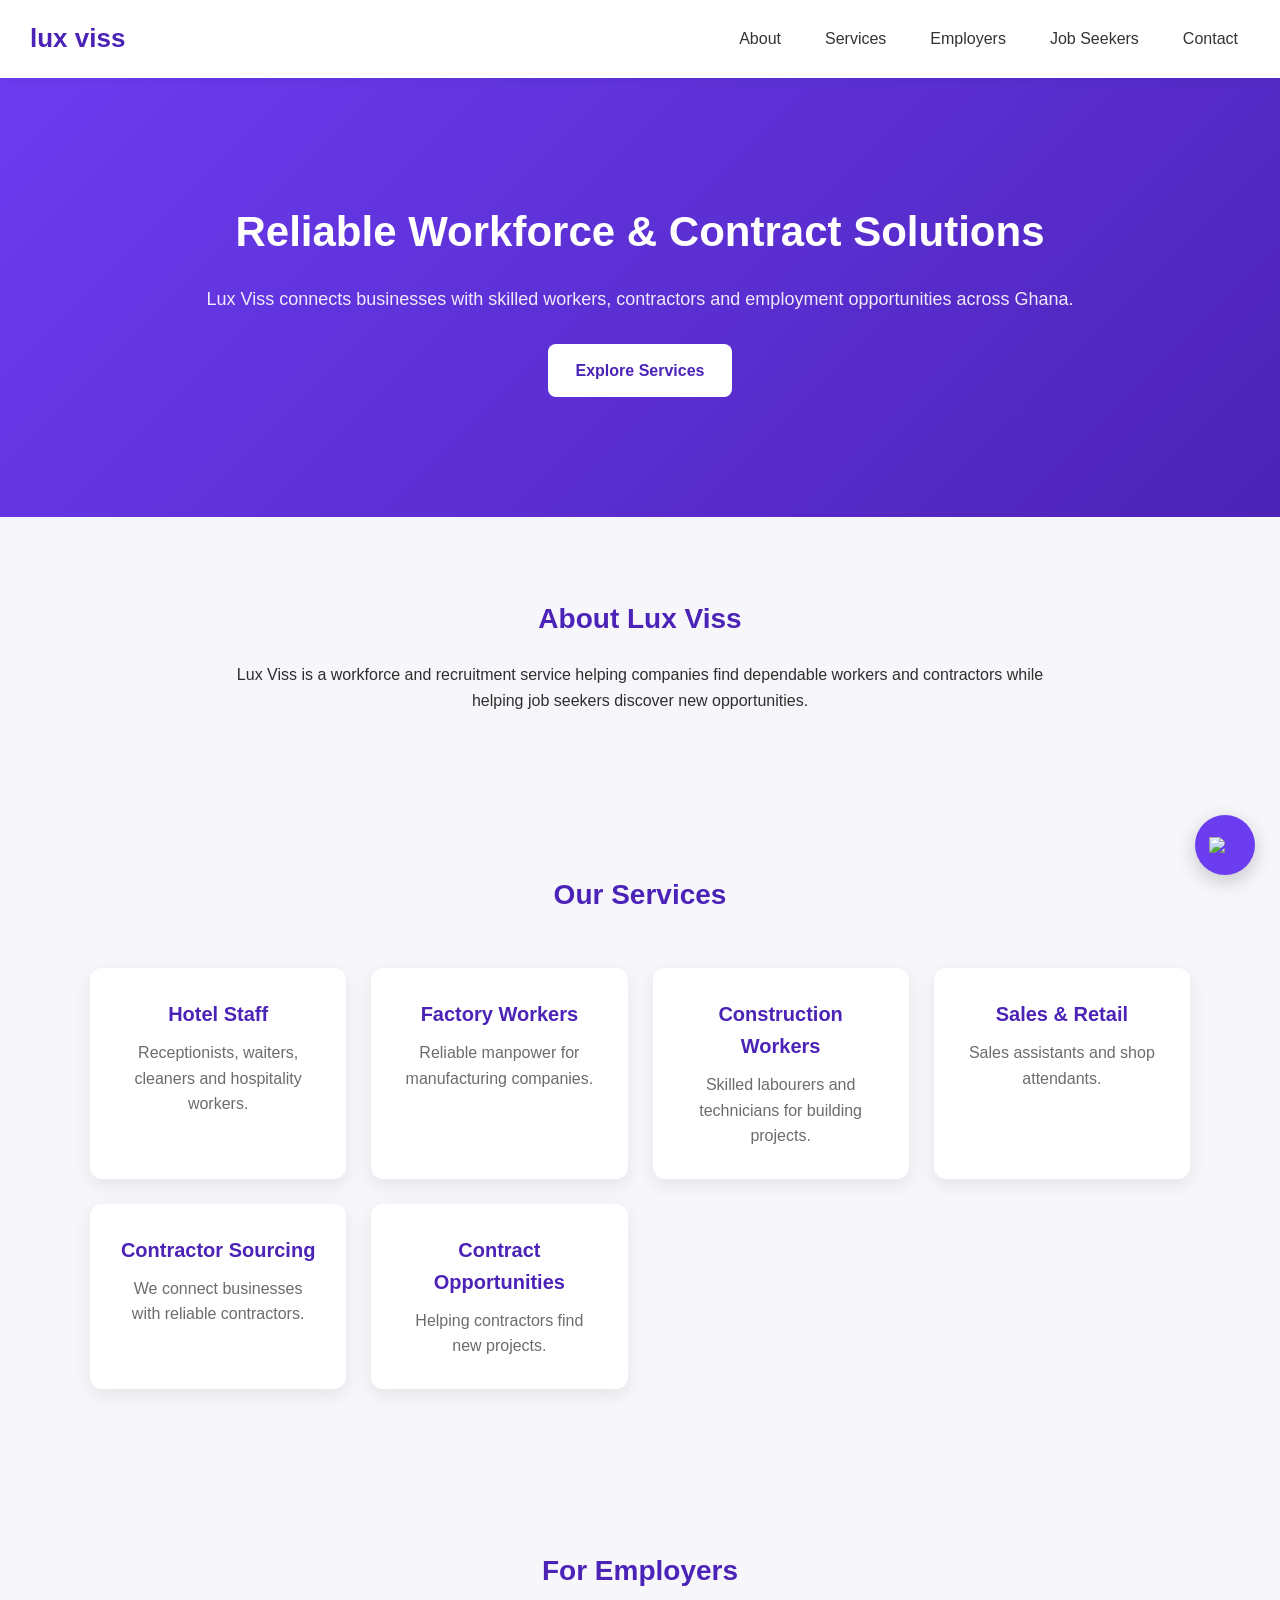
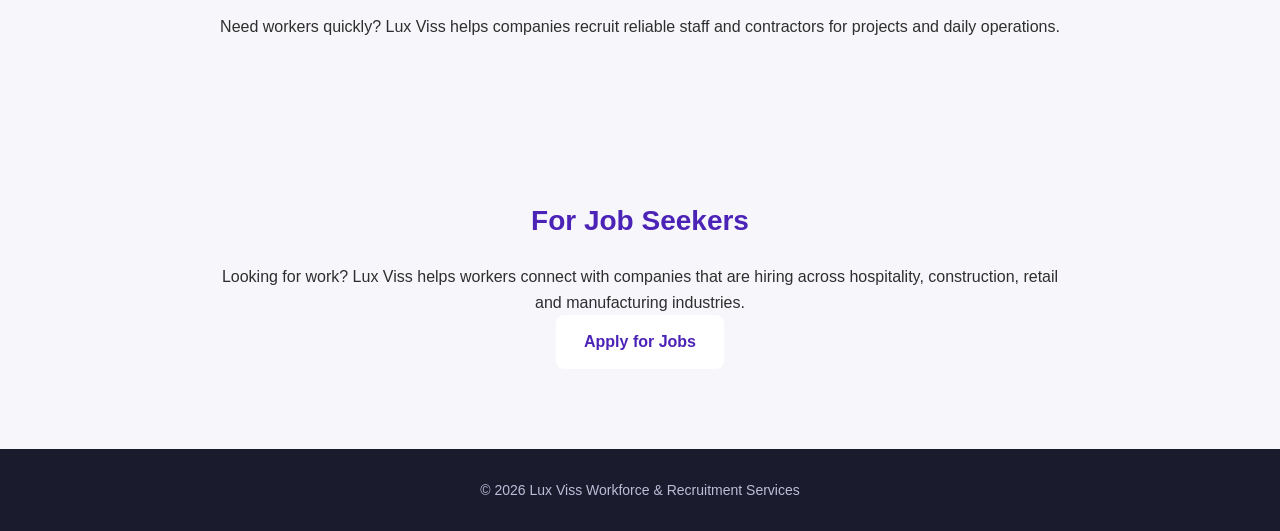
==== commit 10385fc9: "update codes" ====
--- a/index.html
+++ b/index.html
@@ -19,9 +19,14 @@
 
 <nav class="navbar">
 
+<!--<div class="logo">
+lux <span>viss</span>
+</div>-->
 <div class="logo">
-Lux <span>Viss</span>
+<B>lux viss</B>
 </div>
+
+
 
 <div class="hamburger" id="hamburger">☰</div>
 
